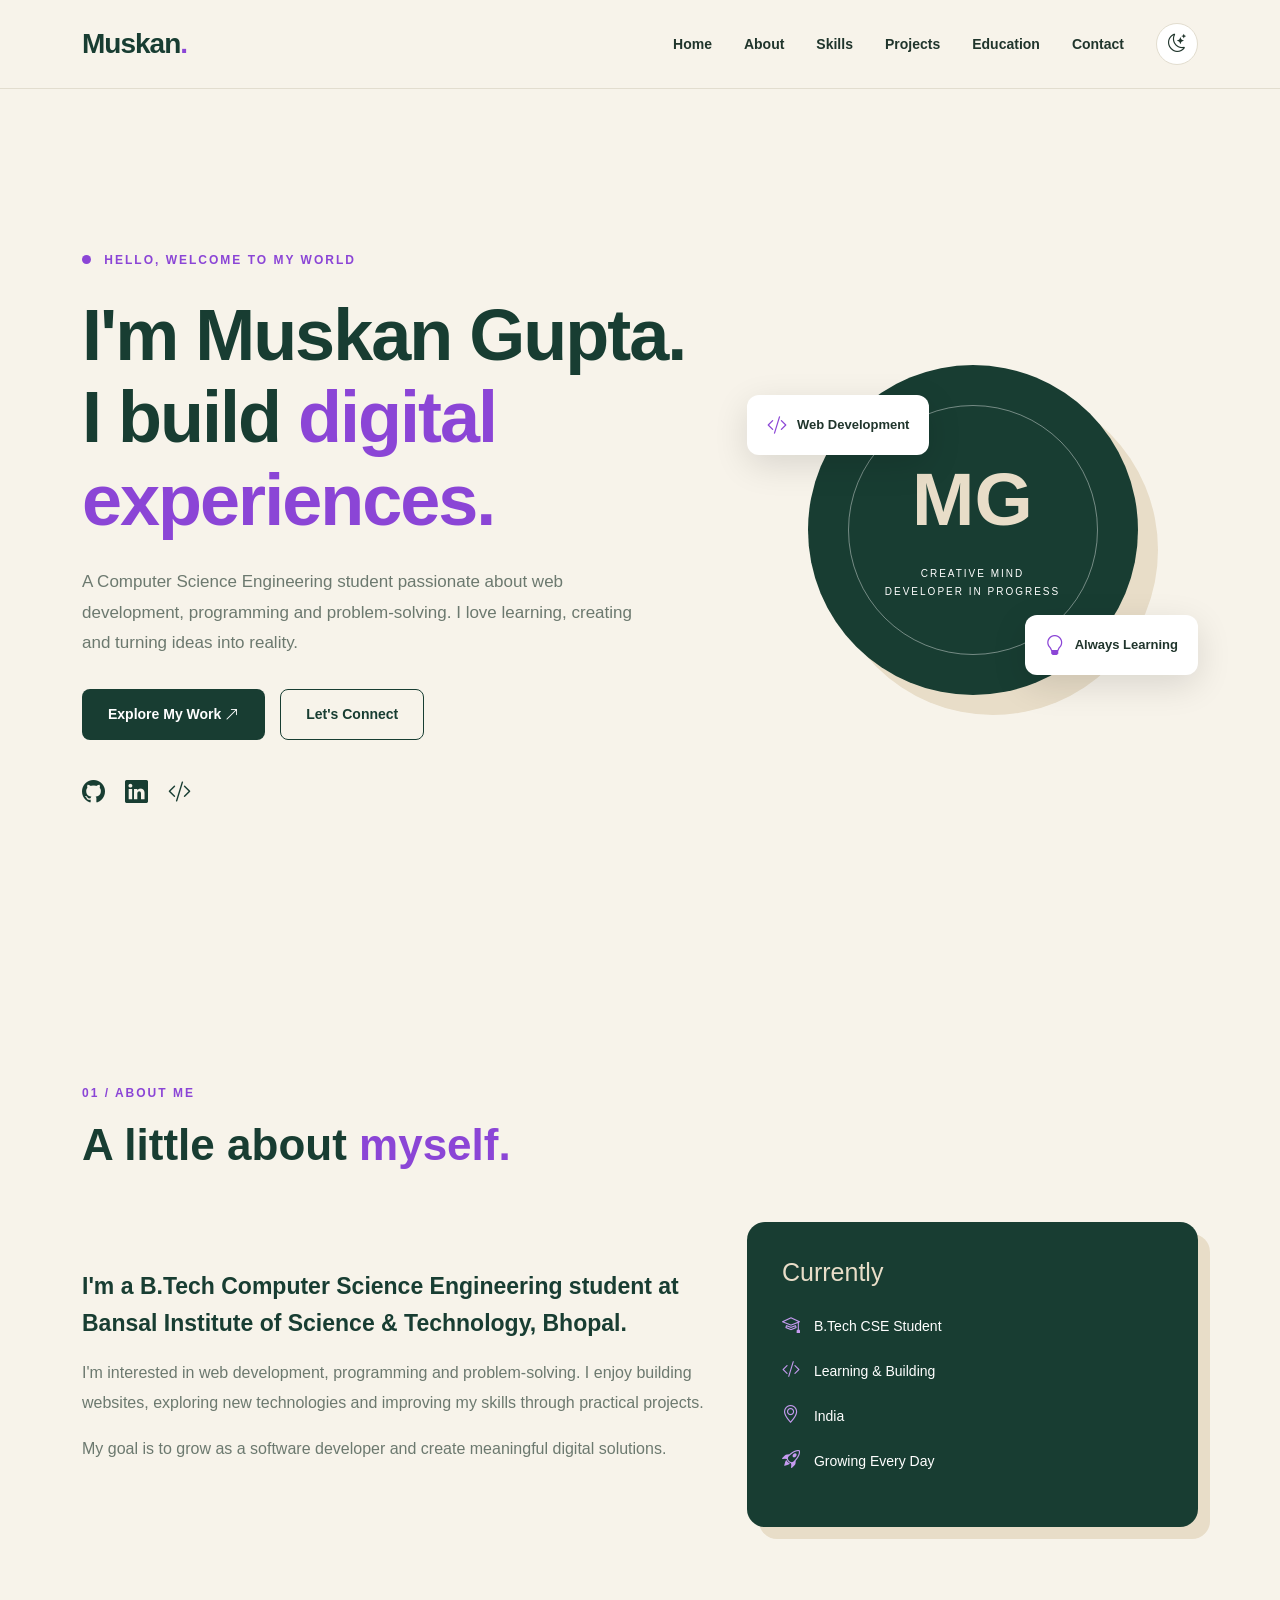
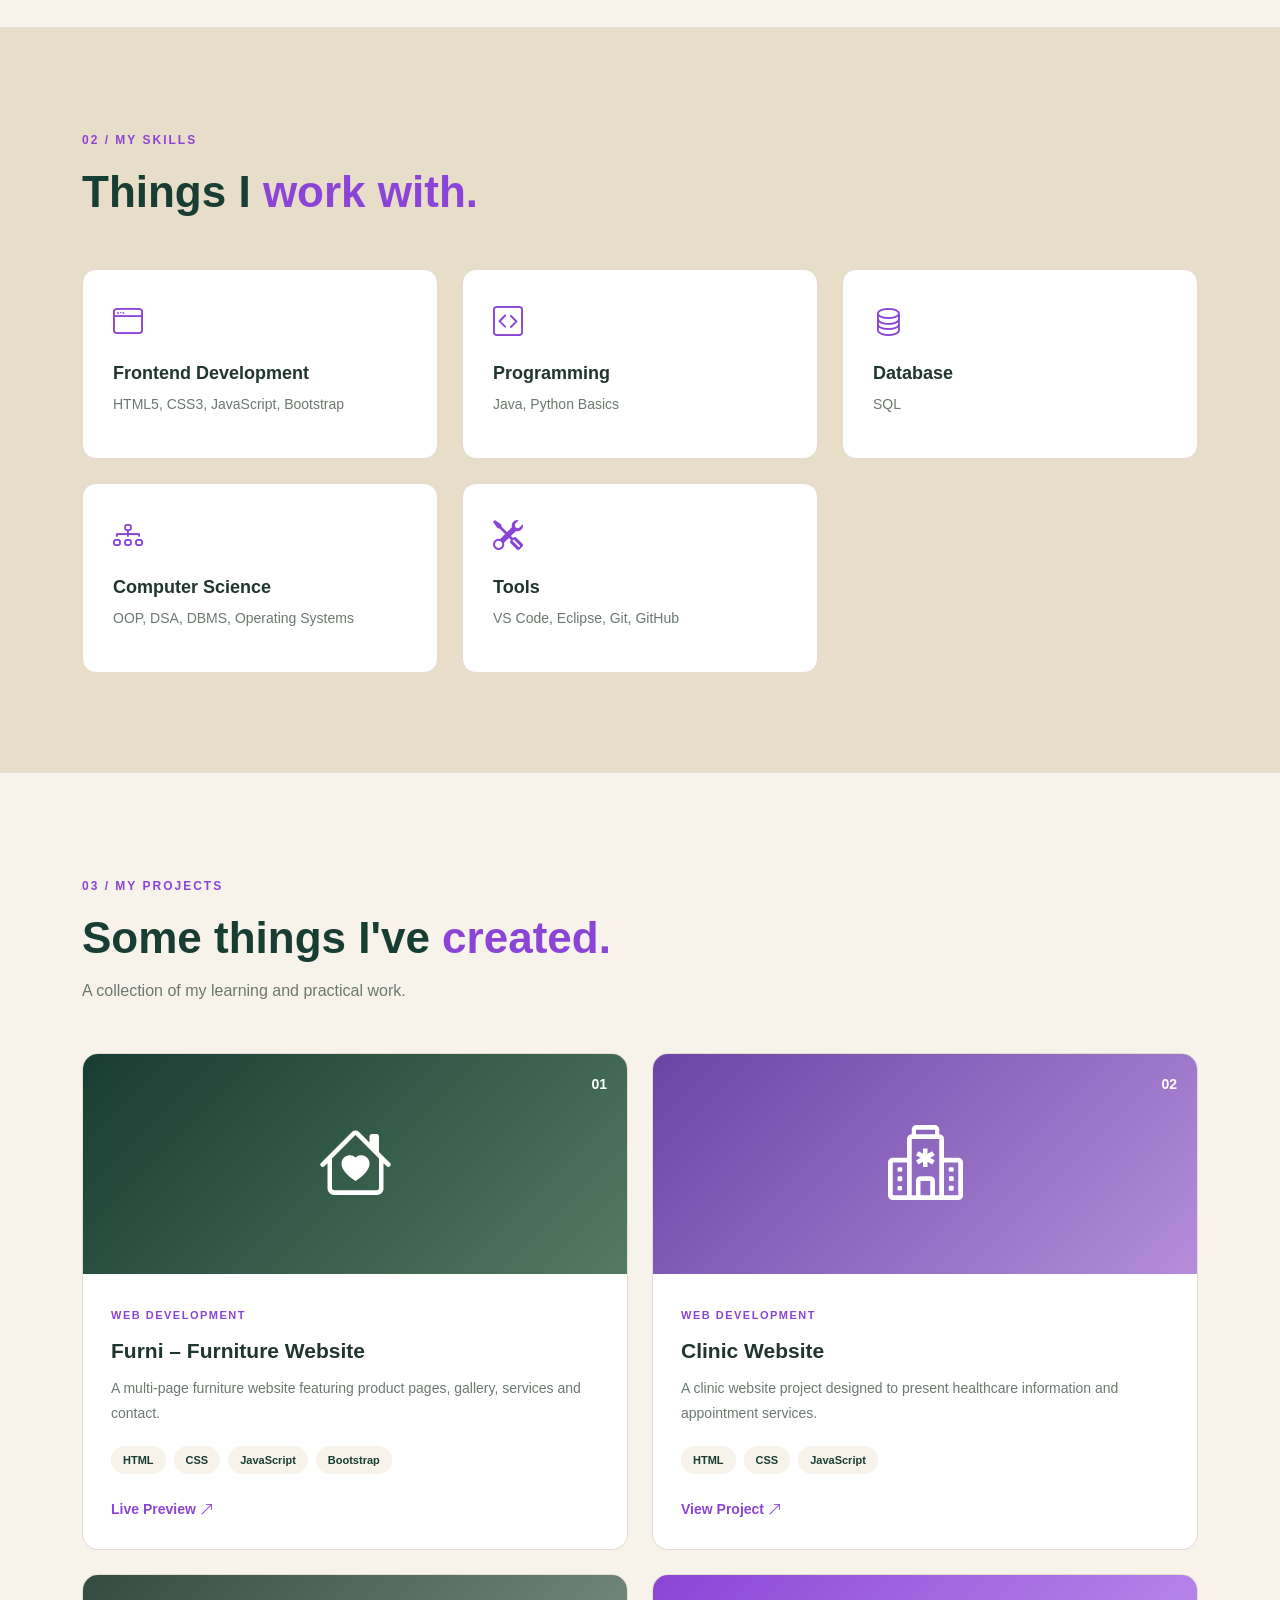
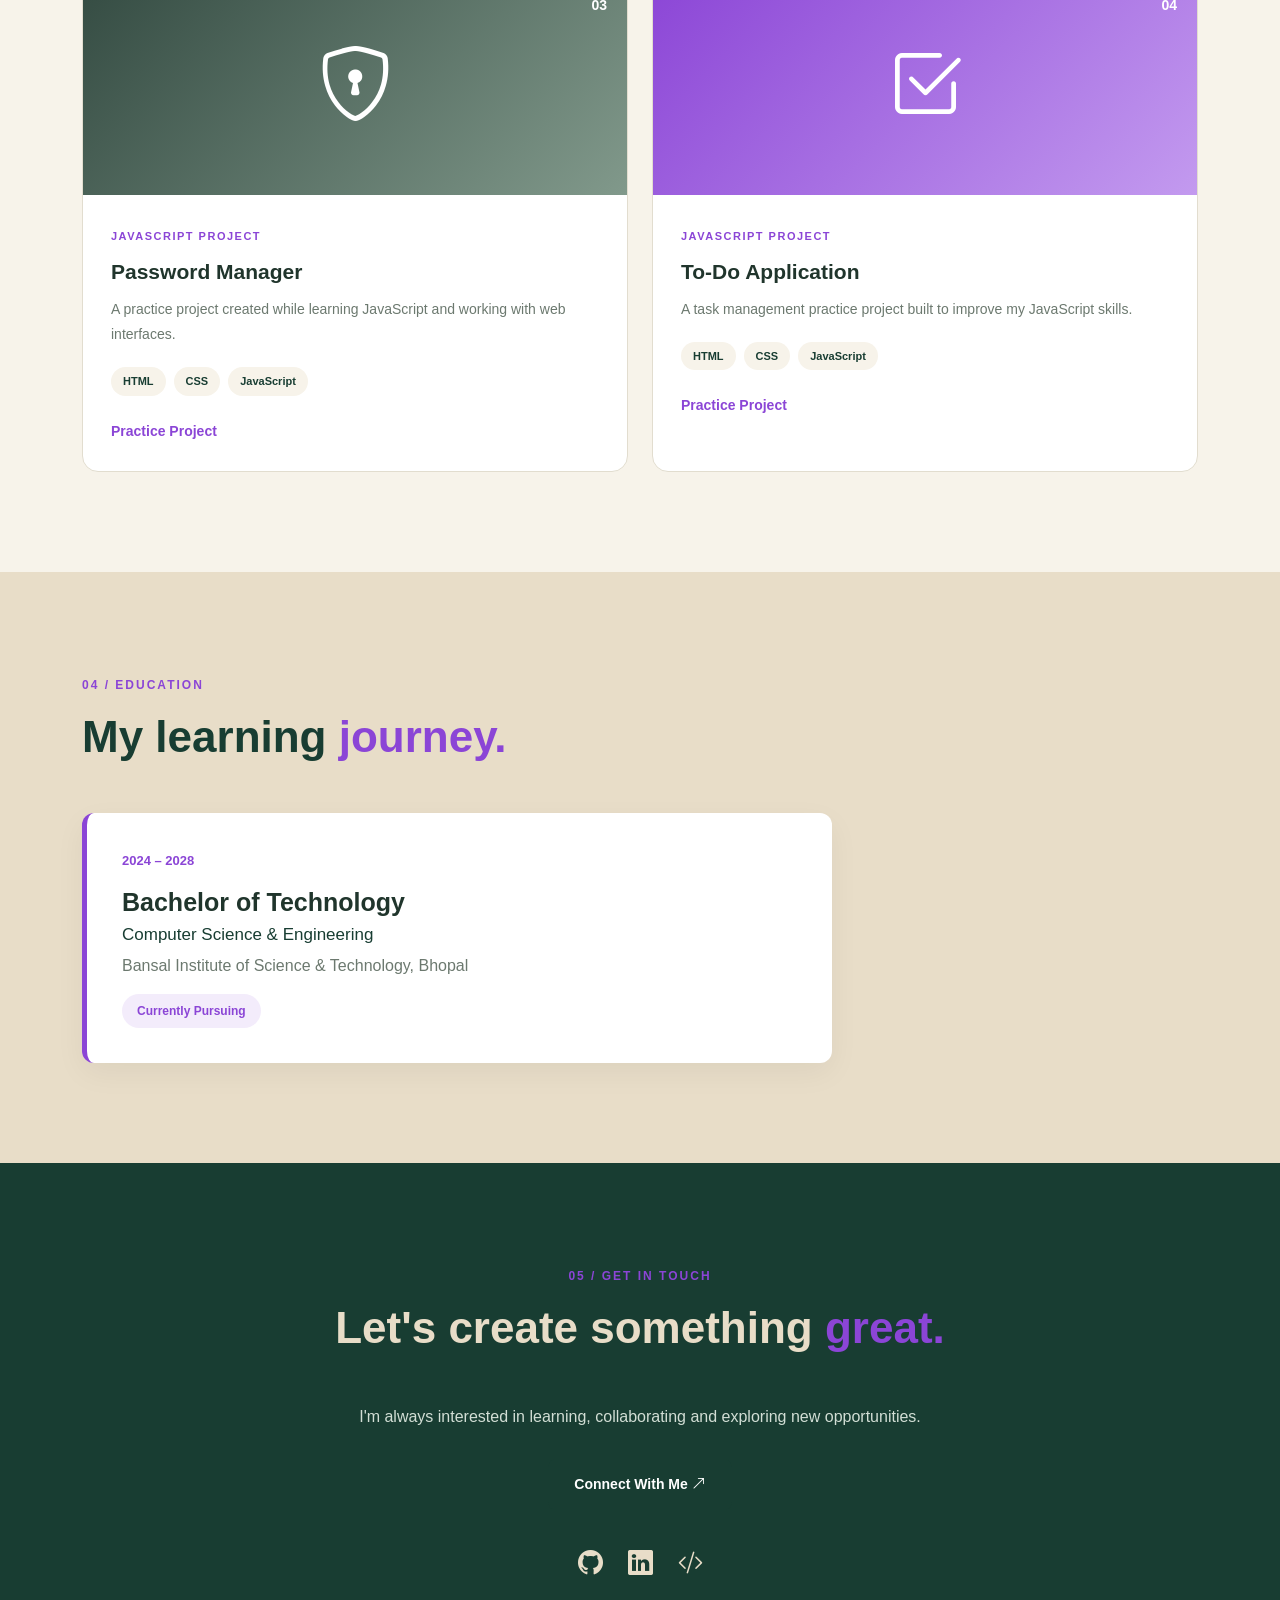
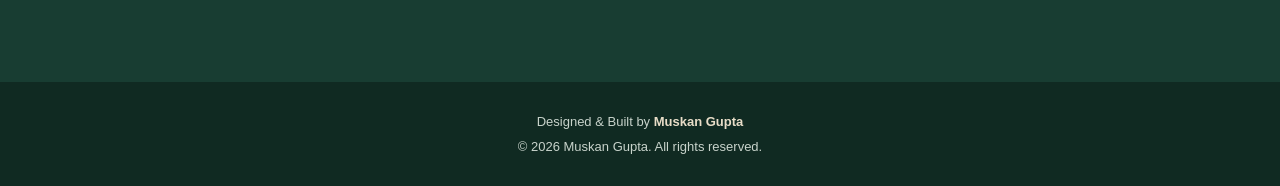
==== Projects/Portfolio/index.html @ eac92995 "text" ====
<!doctype html>
<html lang="en">
  <head>
    <meta charset="UTF-8" />
    <meta name="viewport" content="width=device-width, initial-scale=1.0" />

    <title>Muskan Gupta | Portfolio</title>

    <!-- Bootstrap CSS -->
    <link
      href="https://cdn.jsdelivr.net/npm/bootstrap@5.3.3/dist/css/bootstrap.min.css"
      rel="stylesheet"
    />

    <!-- Bootstrap Icons -->
    <link
      href="https://cdn.jsdelivr.net/npm/bootstrap-icons@1.11.3/font/bootstrap-icons.min.css"
      rel="stylesheet"
    />

    <!-- CSS -->
    <link rel="stylesheet" href="css/style.css" />
  </head>
  <body>
    <!-- Navbar -->
    <nav class="navbar navbar-expand-lg fixed-top">
      <div class="container">
        <a class="navbar-brand" href="#home"> Muskan<span>.</span> </a>

        <button
          class="navbar-toggler"
          type="button"
          data-bs-toggle="collapse"
          data-bs-target="#navbarNav"
        >
          <span class="navbar-toggler-icon"></span>
        </button>

        <div class="collapse navbar-collapse" id="navbarNav">
          <ul class="navbar-nav ms-auto align-items-lg-center">
            <li class="nav-item">
              <a class="nav-link" href="#home">Home</a>
            </li>

            <li class="nav-item">
              <a class="nav-link" href="#about">About</a>
            </li>

            <li class="nav-item">
              <a class="nav-link" href="#skills">Skills</a>
            </li>

            <li class="nav-item">
              <a class="nav-link" href="#projects">Projects</a>
            </li>

            <li class="nav-item">
              <a class="nav-link" href="#education">Education</a>
            </li>

            <li class="nav-item">
              <a class="nav-link" href="#contact">Contact</a>
            </li>

            <li class="nav-item ms-lg-3">
              <button
                class="theme-toggle"
                id="themeToggle"
                aria-label="Toggle dark mode"
              >
                <i class="bi bi-moon-stars"></i>
              </button>
            </li>
          </ul>
        </div>
      </div>
    </nav>

    <!-- Hero Section -->
    <section class="hero-section" id="home">
      <div class="container">
        <div class="row align-items-center min-vh-100">
          <div class="col-lg-7">
            <p class="hero-tag"><span></span> HELLO, WELCOME TO MY WORLD</p>

            <h1>
              I'm Muskan Gupta.
              <br />
              I build <span>digital experiences.</span>
            </h1>

            <p class="hero-description">
              A Computer Science Engineering student passionate about web
              development, programming and problem-solving. I love learning,
              creating and turning ideas into reality.
            </p>

            <div class="hero-buttons">
              <a href="#projects" class="btn btn-primary-custom">
                Explore My Work
                <i class="bi bi-arrow-up-right"></i>
              </a>

              <a href="#contact" class="btn btn-outline-custom">
                Let's Connect
              </a>
            </div>

            <div class="social-links">
              <a
                href="https://github.com/Muskan7525"
                target="_blank"
                aria-label="GitHub"
              >
                <i class="bi bi-github"></i>
              </a>

              <a
                href="https://www.linkedin.com/in/muskangupta/"
                target="_blank"
                aria-label="LinkedIn"
              >
                <i class="bi bi-linkedin"></i>
              </a>

              <a
                href="https://leetcode.com/u/muskan7525/"
                target="_blank"
                aria-label="LeetCode"
              >
                <i class="bi bi-code-slash"></i>
              </a>
            </div>
          </div>

          <div class="col-lg-5">
            <div class="hero-visual">
              <div class="visual-circle">
                <div class="circle-inner">
                  <span>MG</span>
                  <p>CREATIVE MIND<br />DEVELOPER IN PROGRESS</p>
                </div>
              </div>

              <div class="floating-card card-one">
                <i class="bi bi-code-slash"></i>
                <span>Web Development</span>
              </div>

              <div class="floating-card card-two">
                <i class="bi bi-lightbulb"></i>
                <span>Always Learning</span>
              </div>
            </div>
          </div>
        </div>
      </div>
    </section>

    <!-- About Section -->
    <section class="section-padding" id="about">
      <div class="container">
        <div class="section-heading">
          <span>01 / ABOUT ME</span>
          <h2>A little about <span>myself.</span></h2>
        </div>

        <div class="row align-items-center">
          <div class="col-lg-7">
            <p class="about-text">
              I'm a B.Tech Computer Science Engineering student at Bansal
              Institute of Science & Technology, Bhopal.
            </p>

            <p>
              I'm interested in web development, programming and
              problem-solving. I enjoy building websites, exploring new
              technologies and improving my skills through practical projects.
            </p>

            <p>
              My goal is to grow as a software developer and create meaningful
              digital solutions.
            </p>
          </div>

          <div class="col-lg-5">
            <div class="about-card">
              <h3>Currently</h3>
              <p><i class="bi bi-mortarboard"></i> B.Tech CSE Student</p>
              <p><i class="bi bi-code-slash"></i> Learning & Building</p>
              <p><i class="bi bi-geo-alt"></i> India</p>
              <p><i class="bi bi-rocket-takeoff"></i> Growing Every Day</p>
            </div>
          </div>
        </div>
      </div>
    </section>

    <!-- Skills Section -->
    <section class="section-padding skills-section" id="skills">
      <div class="container">
        <div class="section-heading">
          <span>02 / MY SKILLS</span>
          <h2>Things I <span>work with.</span></h2>
        </div>

        <div class="row g-4">
          <div class="col-md-6 col-lg-4">
            <div class="skill-card">
              <i class="bi bi-window"></i>
              <h4>Frontend Development</h4>
              <p>HTML5, CSS3, JavaScript, Bootstrap</p>
            </div>
          </div>

          <div class="col-md-6 col-lg-4">
            <div class="skill-card">
              <i class="bi bi-code-square"></i>
              <h4>Programming</h4>
              <p>Java, Python Basics</p>
            </div>
          </div>

          <div class="col-md-6 col-lg-4">
            <div class="skill-card">
              <i class="bi bi-database"></i>
              <h4>Database</h4>
              <p>SQL</p>
            </div>
          </div>

          <div class="col-md-6 col-lg-4">
            <div class="skill-card">
              <i class="bi bi-diagram-3"></i>
              <h4>Computer Science</h4>
              <p>OOP, DSA, DBMS, Operating Systems</p>
            </div>
          </div>

          <div class="col-md-6 col-lg-4">
            <div class="skill-card">
              <i class="bi bi-tools"></i>
              <h4>Tools</h4>
              <p>VS Code, Eclipse, Git, GitHub</p>
            </div>
          </div>
        </div>
      </div>
    </section>

    <!-- Projects Section -->
    <section class="section-padding" id="projects">
      <div class="container">
        <div class="section-heading">
          <span>03 / MY PROJECTS</span>
          <h2>Some things I've <span>created.</span></h2>
          <p>A collection of my learning and practical work.</p>
        </div>

        <div class="row g-4">
          <!-- Furni Project -->
          <div class="col-md-6">
            <div class="project-card">
              <div class="project-image furni-image">
                <i class="bi bi-house-heart"></i>
                <span>01</span>
              </div>

              <div class="project-content">
                <span class="project-category">WEB DEVELOPMENT</span>

                <h3>Furni – Furniture Website</h3>

                <p>
                  A multi-page furniture website featuring product pages,
                  gallery, services and contact.
                </p>

                <div class="project-tags">
                  <span>HTML</span>
                  <span>CSS</span>
                  <span>JavaScript</span>
                  <span>Bootstrap</span>
                </div>

                <a
                  href="https://gorgeous-sunshine-4aadd0.netlify.app"
                  target="_blank"
                  class="project-link"
                >
                  Live Preview <i class="bi bi-arrow-up-right"></i>
                </a>
              </div>
            </div>
          </div>

          <!-- Clinic Project -->
          <div class="col-md-6">
            <div class="project-card">
              <div class="project-image clinic-image">
                <i class="bi bi-hospital"></i>
                <span>02</span>
              </div>

              <div class="project-content">
                <span class="project-category">WEB DEVELOPMENT</span>

                <h3>Clinic Website</h3>

                <p>
                  A clinic website project designed to present healthcare
                  information and appointment services.
                </p>

                <div class="project-tags">
                  <span>HTML</span>
                  <span>CSS</span>
                  <span>JavaScript</span>
                </div>

                <a
                  href="https://github.com/MuskanGupta5738/clinic-website"
                  target="_blank"
                  class="project-link"
                >
                  View Project <i class="bi bi-arrow-up-right"></i>
                </a>
              </div>
            </div>
          </div>

          <!-- Password Manager -->
          <div class="col-md-6">
            <div class="project-card">
              <div class="project-image password-image">
                <i class="bi bi-shield-lock"></i>
                <span>03</span>
              </div>

              <div class="project-content">
                <span class="project-category">JAVASCRIPT PROJECT</span>

                <h3>Password Manager</h3>

                <p>
                  A practice project created while learning JavaScript and
                  working with web interfaces.
                </p>

                <div class="project-tags">
                  <span>HTML</span>
                  <span>CSS</span>
                  <span>JavaScript</span>
                </div>

                <span class="project-link">Practice Project</span>
              </div>
            </div>
          </div>

          <!-- To Do Application -->
          <div class="col-md-6">
            <div class="project-card">
              <div class="project-image todo-image">
                <i class="bi bi-check2-square"></i>
                <span>04</span>
              </div>

              <div class="project-content">
                <span class="project-category">JAVASCRIPT PROJECT</span>

                <h3>To-Do Application</h3>

                <p>
                  A task management practice project built to improve my
                  JavaScript skills.
                </p>

                <div class="project-tags">
                  <span>HTML</span>
                  <span>CSS</span>
                  <span>JavaScript</span>
                </div>

                <span class="project-link">Practice Project</span>
              </div>
            </div>
          </div>
        </div>
      </div>
    </section>

    <!-- Education Section -->
    <section class="section-padding education-section" id="education">
      <div class="container">
        <div class="section-heading">
          <span>04 / EDUCATION</span>
          <h2>My learning <span>journey.</span></h2>
        </div>

        <div class="education-card">
          <span class="education-year">2024 – 2028</span>

          <h3>Bachelor of Technology</h3>

          <h4>Computer Science & Engineering</h4>

          <p>Bansal Institute of Science & Technology, Bhopal</p>

          <span class="education-status">Currently Pursuing</span>
        </div>
      </div>
    </section>

    <!-- Contact Section -->
    <section class="section-padding contact-section" id="contact">
      <div class="container text-center">
        <div class="section-heading">
          <span>05 / GET IN TOUCH</span>
          <h2>Let's create something <span>great.</span></h2>
        </div>

        <p>
          I'm always interested in learning, collaborating and exploring new
          opportunities.
        </p>

        <a
          href="https://www.linkedin.com/in/muskangupta/"
          target="_blank"
          class="btn btn-primary-custom"
        >
          Connect With Me
          <i class="bi bi-arrow-up-right"></i>
        </a>

        <div class="contact-socials">
          <a href="https://github.com/Muskan7525" target="_blank">
            <i class="bi bi-github"></i>
          </a>

          <a href="https://www.linkedin.com/in/muskangupta/" target="_blank">
            <i class="bi bi-linkedin"></i>
          </a>

          <a href="https://leetcode.com/u/muskan7525/" target="_blank">
            <i class="bi bi-code-slash"></i>
          </a>
        </div>
      </div>
    </section>

    <!-- Footer -->
    <footer class="footer">
      <div class="container">
        <p>Designed & Built by <strong>Muskan Gupta</strong></p>

        <p>© 2026 Muskan Gupta. All rights reserved.</p>
      </div>
    </footer>


    <script src="https://cdn.jsdelivr.net/npm/bootstrap@5.3.3/dist/js/bootstrap.bundle.min.js"></script>
    <script src="js/script.js"></script>
  </body>
</html>
---- Projects/Portfolio/css/style.css ----
:root {
  --forest: #183d32;
  --forest-light: #285747;
  --beige: #e8ddc8;
  --purple: #8b45d6;
  --purple-light: #a66ce5;

  --background: #f7f3ea;
  --surface: #ffffff;
  --text: #20352c;
  --muted: #6c796f;
  --border: #e2ddcf;

  --transition: all 0.3s ease;
}

body.dark-mode {
  --background: #101b17;
  --surface: #1b2a23;
  --text: #f2ebdd;
  --muted: #b5c0b8;
  --border: #35473d;
}

* {
  margin: 0;
  padding: 0;
  box-sizing: border-box;
}

html {
  scroll-behavior: smooth;
  scroll-padding-top: 85px;
}

body {
  font-family: "Segoe UI", sans-serif;
  background: var(--background);
  color: var(--text);
  overflow-x: hidden;
  transition: var(--transition);
}

a {
  text-decoration: none;
}

.section-padding {
  padding: 100px 0;
}

.navbar {
  background: var(--background);
  padding: 18px 0;
  border-bottom: 1px solid var(--border);
  transition: var(--transition);
}

.navbar-brand {
  color: var(--forest);
  font-size: 28px;
  font-weight: 800;
  letter-spacing: -1px;
}

body.dark-mode .navbar-brand {
  color: var(--beige);
}

.navbar-brand span {
  color: var(--purple);
}

.nav-link {
  color: var(--text);
  font-size: 14px;
  font-weight: 600;
  margin: 0 8px;
  transition: var(--transition);
}

.nav-link:hover {
  color: var(--purple);
}

.theme-toggle {
  width: 42px;
  height: 42px;
  border: 1px solid var(--border);
  border-radius: 50%;
  background: var(--surface);
  color: var(--text);
  font-size: 18px;
  transition: var(--transition);
}

.theme-toggle:hover {
  background: var(--purple);
  color: white;
}

.navbar-toggler {
  border: 1px solid var(--border);
}

.navbar-toggler:focus {
  box-shadow: none;
}

.hero-section {
  background: var(--background);
  min-height: 100vh;
  padding-top: 80px;
  position: relative;
  overflow: hidden;
}

.hero-tag {
  color: var(--purple);
  font-size: 12px;
  font-weight: 800;
  letter-spacing: 2px;
  margin-bottom: 25px;
}

.hero-tag span {
  display: inline-block;
  height: 9px;
  width: 9px;
  background: var(--purple);
  border-radius: 50%;
  margin-right: 8px;
}

.hero-section h1 {
  color: var(--forest);
  font-size: clamp(42px, 6vw, 72px);
  font-weight: 800;
  line-height: 1.15;
  letter-spacing: -2px;
  margin-bottom: 25px;
}

body.dark-mode .hero-section h1 {
  color: var(--beige);
}

.hero-section h1 span {
  color: var(--purple);
}

.hero-description {
  max-width: 570px;
  color: var(--muted);
  font-size: 17px;
  line-height: 1.8;
  margin-bottom: 30px;
}

.hero-buttons {
  display: flex;
  flex-wrap: wrap;
  gap: 15px;
}

.btn-primary-custom {
  background: var(--forest);
  color: white;
  padding: 14px 25px;
  border-radius: 8px;
  font-size: 14px;
  font-weight: 600;
  transition: var(--transition);
}

.btn-primary-custom:hover {
  background: var(--purple);
  color: white;
  transform: translateY(-3px);
}

.btn-outline-custom {
  border: 1px solid var(--forest);
  color: var(--forest);
  padding: 14px 25px;
  border-radius: 8px;
  font-size: 14px;
  font-weight: 600;
  transition: var(--transition);
}

body.dark-mode .btn-outline-custom {
  border-color: var(--beige);
  color: var(--beige);
}

.btn-outline-custom:hover {
  background: var(--purple);
  border-color: var(--purple);
  color: white;
}

.social-links {
  display: flex;
  gap: 20px;
  margin-top: 35px;
}

.social-links a {
  color: var(--forest);
  font-size: 23px;
  transition: var(--transition);
}

body.dark-mode .social-links a {
  color: var(--beige);
}

.social-links a:hover {
  color: var(--purple);
  transform: translateY(-4px);
}

.hero-visual {
  min-height: 450px;
  display: flex;
  align-items: center;
  justify-content: center;
  position: relative;
}

.visual-circle {
  width: 330px;
  height: 330px;
  border-radius: 50%;
  background: var(--forest);
  display: flex;
  align-items: center;
  justify-content: center;
  box-shadow: 20px 20px 0 var(--beige);
  animation: float 4s ease-in-out infinite;
}

.circle-inner {
  width: 250px;
  height: 250px;
  border: 1px solid rgba(255, 255, 255, 0.4);
  border-radius: 50%;
  display: flex;
  flex-direction: column;
  align-items: center;
  justify-content: center;
  color: white;
}

.circle-inner span {
  font-size: 75px;
  font-weight: 800;
  color: var(--beige);
}

.circle-inner p {
  font-size: 10px;
  text-align: center;
  letter-spacing: 2px;
  line-height: 1.8;
  margin-top: 10px;
}

.floating-card {
  position: absolute;
  background: var(--surface);
  padding: 15px 20px;
  border-radius: 12px;
  box-shadow: 0 10px 35px rgba(0, 0, 0, 0.12);
  color: var(--text);
  font-size: 13px;
  font-weight: 700;
  display: flex;
  align-items: center;
  gap: 10px;
}

.floating-card i {
  color: var(--purple);
  font-size: 20px;
}

.card-one {
  top: 90px;
  left: 0;
}

.card-two {
  bottom: 80px;
  right: 0;
}

@keyframes float {
  0%,
  100% {
    transform: translateY(0);
  }

  50% {
    transform: translateY(-15px);
  }
}

.section-heading {
  margin-bottom: 50px;
}

.section-heading > span {
  color: var(--purple);
  font-size: 12px;
  font-weight: 800;
  letter-spacing: 2px;
}

.section-heading h2 {
  color: var(--forest);
  font-size: clamp(30px, 4vw, 44px);
  font-weight: 800;
  margin-top: 15px;
  margin-bottom: 15px;
}

body.dark-mode .section-heading h2 {
  color: var(--beige);
}

.section-heading h2 span {
  color: var(--purple);
}

.section-heading p {
  color: var(--muted);
}

.about-text {
  color: var(--forest);
  font-size: 23px;
  font-weight: 700;
  line-height: 1.6;
}

body.dark-mode .about-text {
  color: var(--beige);
}

#about .col-lg-7 p:not(.about-text) {
  color: var(--muted);
  line-height: 1.9;
}

.about-card {
  background: var(--forest);
  padding: 35px;
  border-radius: 18px;
  color: white;
  box-shadow: 12px 12px 0 var(--beige);
}

.about-card h3 {
  color: var(--beige);
  font-size: 25px;
  margin-bottom: 25px;
}

.about-card p {
  font-size: 14px;
  margin-bottom: 18px;
}

.about-card i {
  color: #c69bf1;
  margin-right: 10px;
  font-size: 18px;
}

.skills-section {
  background: var(--beige);
}

body.dark-mode .skills-section {
  background: #17241e;
}

.skill-card {
  height: 100%;
  min-height: 190px;
  background: var(--surface);
  padding: 30px;
  border-radius: 14px;
  border: 1px solid var(--border);
  transition: var(--transition);
}

.skill-card:hover {
  transform: translateY(-8px);
  border-color: var(--purple);
  box-shadow: 0 12px 30px rgba(139, 69, 214, 0.12);
}

.skill-card i {
  font-size: 30px;
  color: var(--purple);
}

.skill-card h4 {
  color: var(--text);
  font-size: 18px;
  font-weight: 700;
  margin: 18px 0 10px;
}

.skill-card p {
  color: var(--muted);
  font-size: 14px;
  margin: 0;
}

.project-card {
  height: 100%;
  background: var(--surface);
  border-radius: 16px;
  overflow: hidden;
  border: 1px solid var(--border);
  transition: var(--transition);
}

.project-card:hover {
  transform: translateY(-8px);
  box-shadow: 0 15px 35px rgba(0, 0, 0, 0.1);
}

.project-image {
  height: 220px;
  position: relative;
  display: flex;
  align-items: center;
  justify-content: center;
  overflow: hidden;
}

.project-image i {
  font-size: 75px;
  color: white;
  transition: var(--transition);
}

.project-card:hover .project-image i {
  transform: scale(1.15) rotate(-5deg);
}

.project-image span {
  position: absolute;
  right: 20px;
  top: 20px;
  color: white;
  font-size: 14px;
  font-weight: 700;
}

.furni-image {
  background: linear-gradient(135deg, #183d32, #537a62);
}

.clinic-image {
  background: linear-gradient(135deg, #6a45a5, #b58ddb);
}

.password-image {
  background: linear-gradient(135deg, #344b42, #81998b);
}

.todo-image {
  background: linear-gradient(135deg, #8b45d6, #c39aef);
}

.project-content {
  padding: 28px;
}

.project-category {
  color: var(--purple);
  font-size: 11px;
  font-weight: 800;
  letter-spacing: 1.5px;
}

.project-content h3 {
  color: var(--text);
  font-size: 21px;
  font-weight: 800;
  margin: 12px 0;
}

.project-content p {
  color: var(--muted);
  font-size: 14px;
  line-height: 1.8;
}

.project-tags {
  display: flex;
  flex-wrap: wrap;
  gap: 8px;
  margin: 20px 0;
}

.project-tags span {
  background: var(--background);
  color: var(--forest);
  padding: 6px 12px;
  border-radius: 20px;
  font-size: 11px;
  font-weight: 700;
}

body.dark-mode .project-tags span {
  color: var(--beige);
}

.project-link {
  display: inline-block;
  color: var(--purple);
  font-size: 14px;
  font-weight: 700;
  margin-top: 5px;
  transition: var(--transition);
}

.project-link:hover {
  color: var(--forest);
  transform: translateX(5px);
}

.education-section {
  background: var(--beige);
}

body.dark-mode .education-section {
  background: #17241e;
}

.education-card {
  background: var(--surface);
  border-left: 5px solid var(--purple);
  padding: 35px;
  border-radius: 12px;
  max-width: 750px;
  box-shadow: 0 10px 30px rgba(0, 0, 0, 0.05);
}

.education-year {
  color: var(--purple);
  font-size: 13px;
  font-weight: 800;
}

.education-card h3 {
  color: var(--text);
  font-size: 25px;
  font-weight: 800;
  margin-top: 15px;
}

.education-card h4 {
  color: var(--forest);
  font-size: 17px;
}

body.dark-mode .education-card h4 {
  color: var(--beige);
}

.education-card p {
  color: var(--muted);
}

.education-status {
  display: inline-block;
  color: var(--purple);
  background: rgba(139, 69, 214, 0.1);
  padding: 8px 15px;
  border-radius: 20px;
  font-size: 12px;
  font-weight: 700;
}

.contact-section {
  background: var(--forest);
  color: white;
}

.contact-section .section-heading h2 {
  color: var(--beige);
}

.contact-section p {
  color: #d2ded5;
  margin-bottom: 30px;
}

.contact-socials {
  display: flex;
  justify-content: center;
  gap: 25px;
  margin-top: 35px;
}

.contact-socials a {
  color: var(--beige);
  font-size: 25px;
  transition: var(--transition);
}

.contact-socials a:hover {
  color: #c69bf1;
  transform: translateY(-5px);
}

.footer {
  background: #102a22;
  padding: 25px 0;
  text-align: center;
}

.footer p {
  color: #c8d3cb;
  font-size: 13px;
  margin: 5px 0;
}

.footer strong {
  color: var(--beige);
}

@media (max-width: 991px) {
  .navbar-collapse {
    background: var(--background);
    padding: 20px;
    margin-top: 15px;
    border: 1px solid var(--border);
    border-radius: 12px;
  }

  .nav-link {
    padding: 10px 0;
  }

  .theme-toggle {
    margin-top: 10px;
  }

  .hero-section {
    padding-top: 120px;
  }

  .hero-visual {
    margin-top: 50px;
  }
}

@media (max-width: 576px) {
  .section-padding {
    padding: 70px 0;
  }

  .hero-section {
    padding-top: 110px;
  }

  .hero-section h1 {
    letter-spacing: -1px;
  }

  .hero-description {
    font-size: 15px;
  }

  .hero-visual {
    min-height: 350px;
  }

  .visual-circle {
    width: 250px;
    height: 250px;
  }

  .circle-inner {
    width: 190px;
    height: 190px;
  }

  .circle-inner span {
    font-size: 55px;
  }

  .floating-card {
    padding: 10px 12px;
    font-size: 10px;
  }

  .card-one {
    top: 30px;
  }

  .card-two {
    bottom: 25px;
  }

  .about-card {
    margin-top: 25px;
  }

  .project-content {
    padding: 22px;
  }

  .education-card {
    padding: 25px;
  }
}
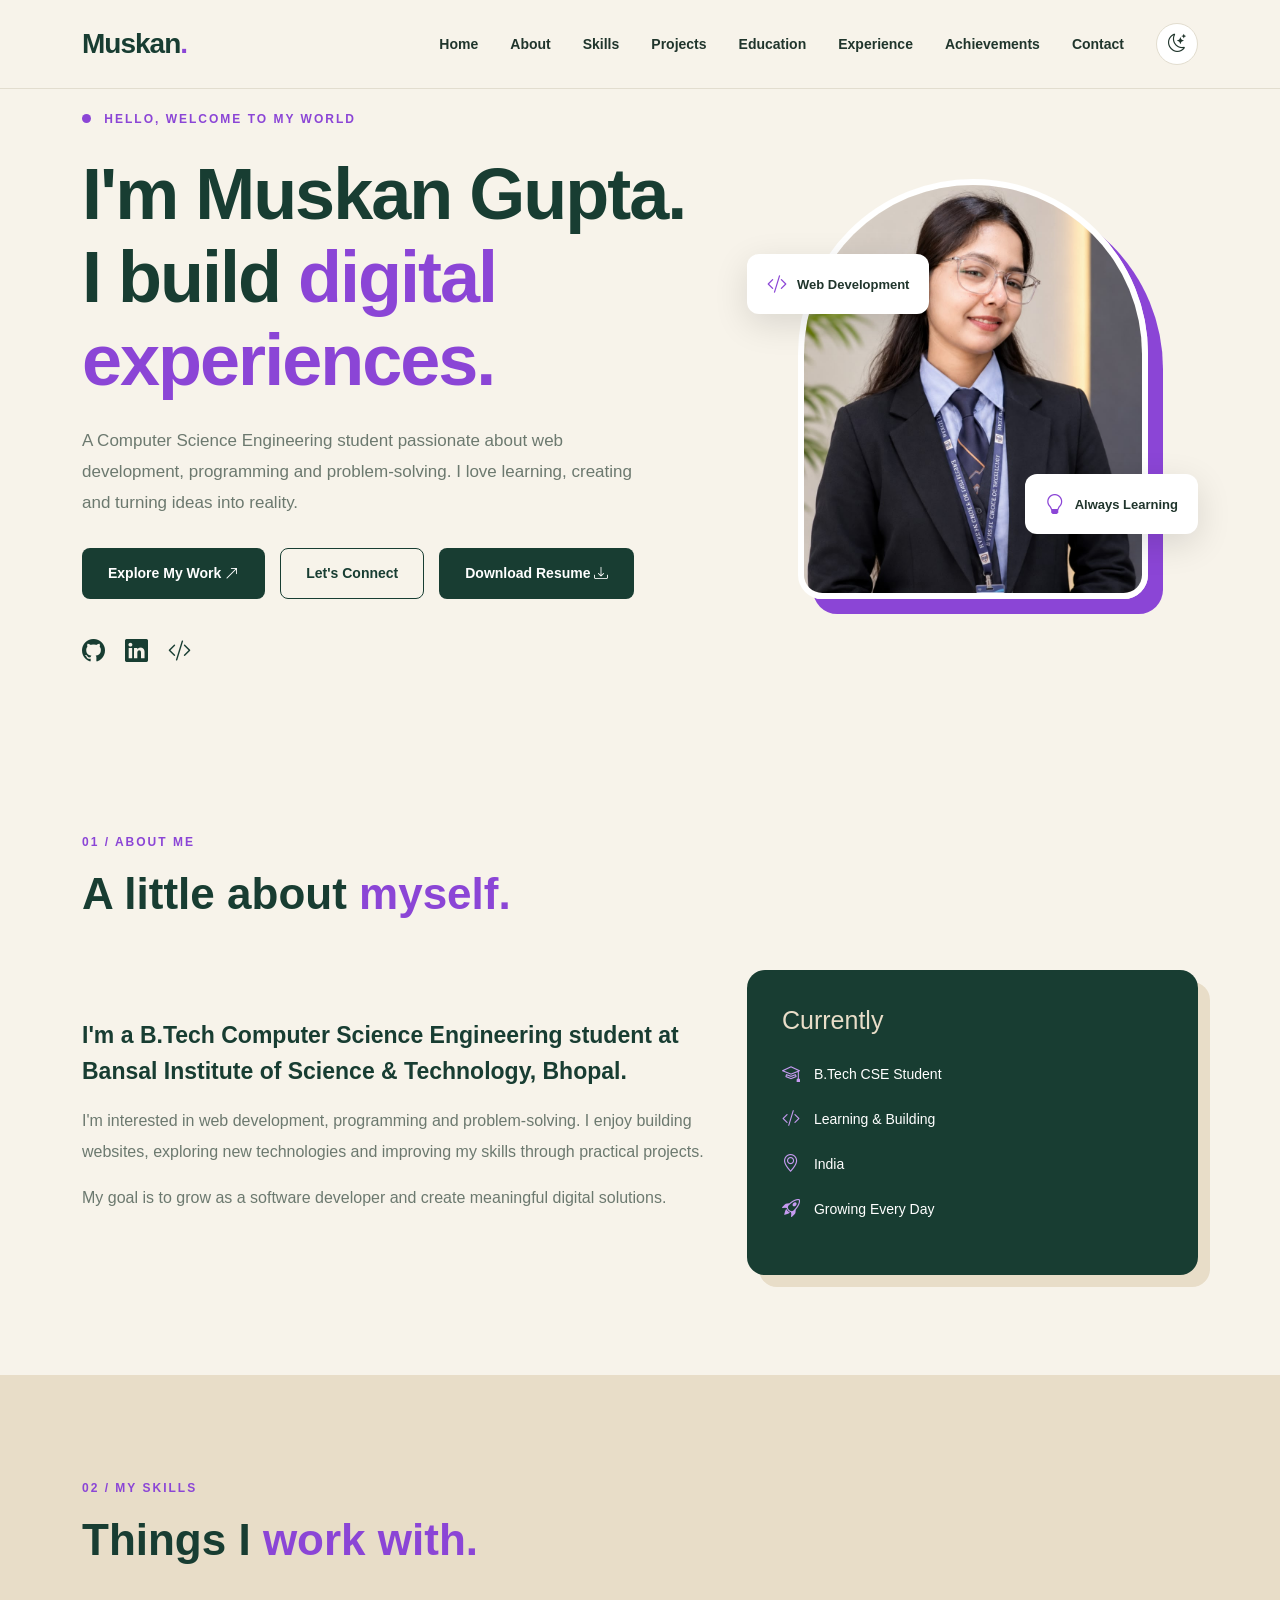
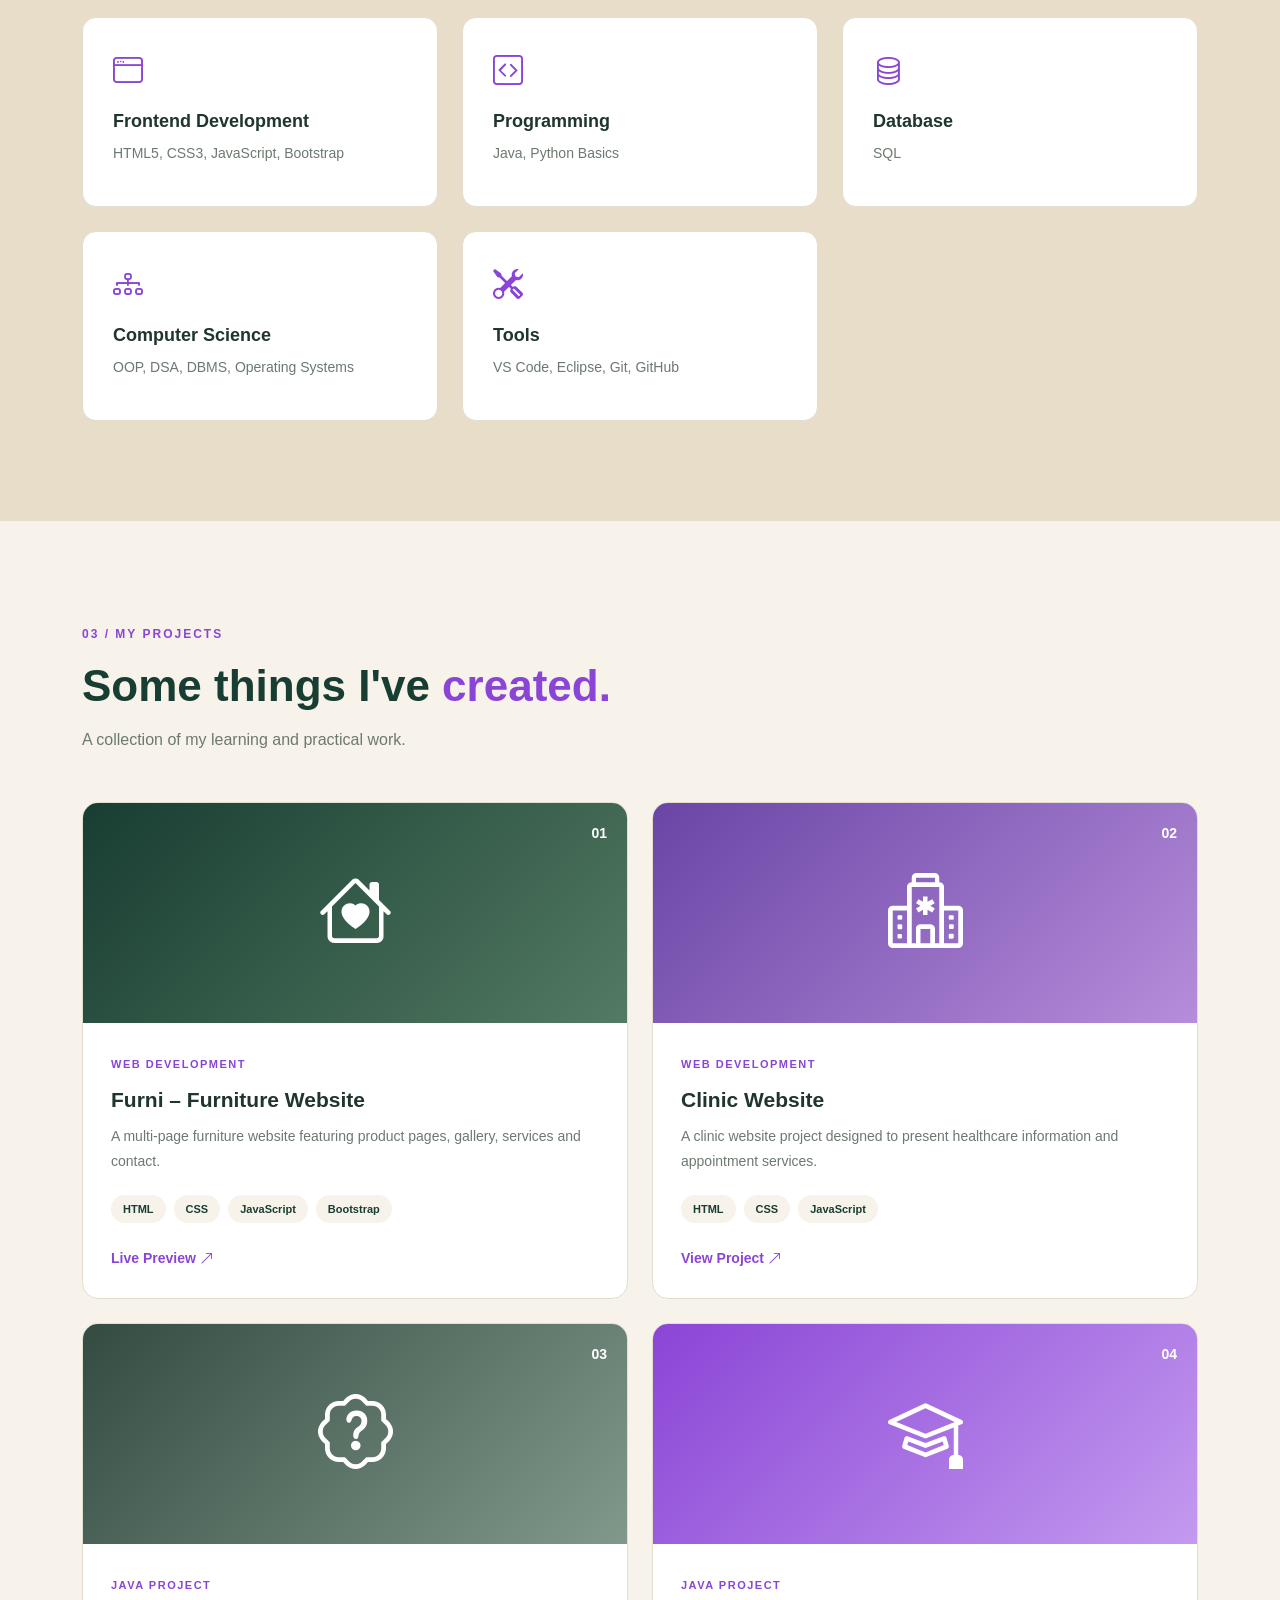
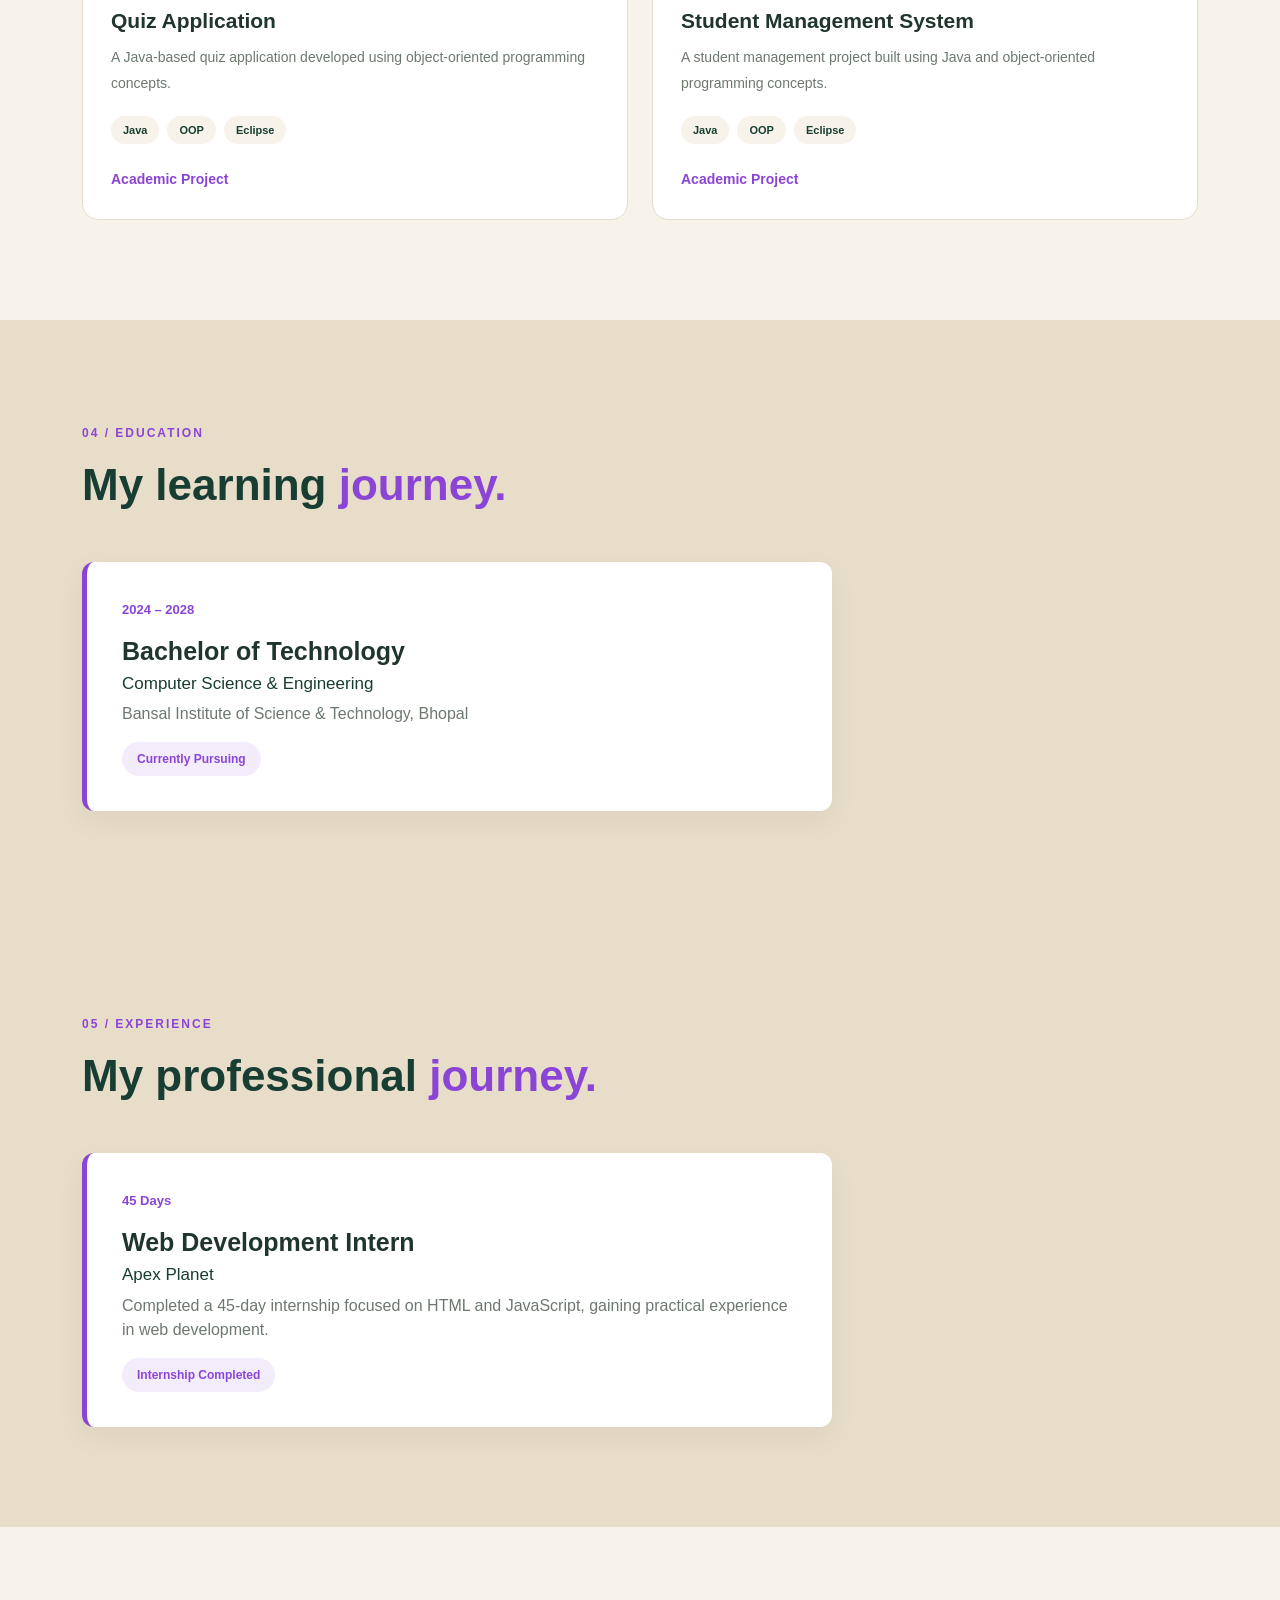
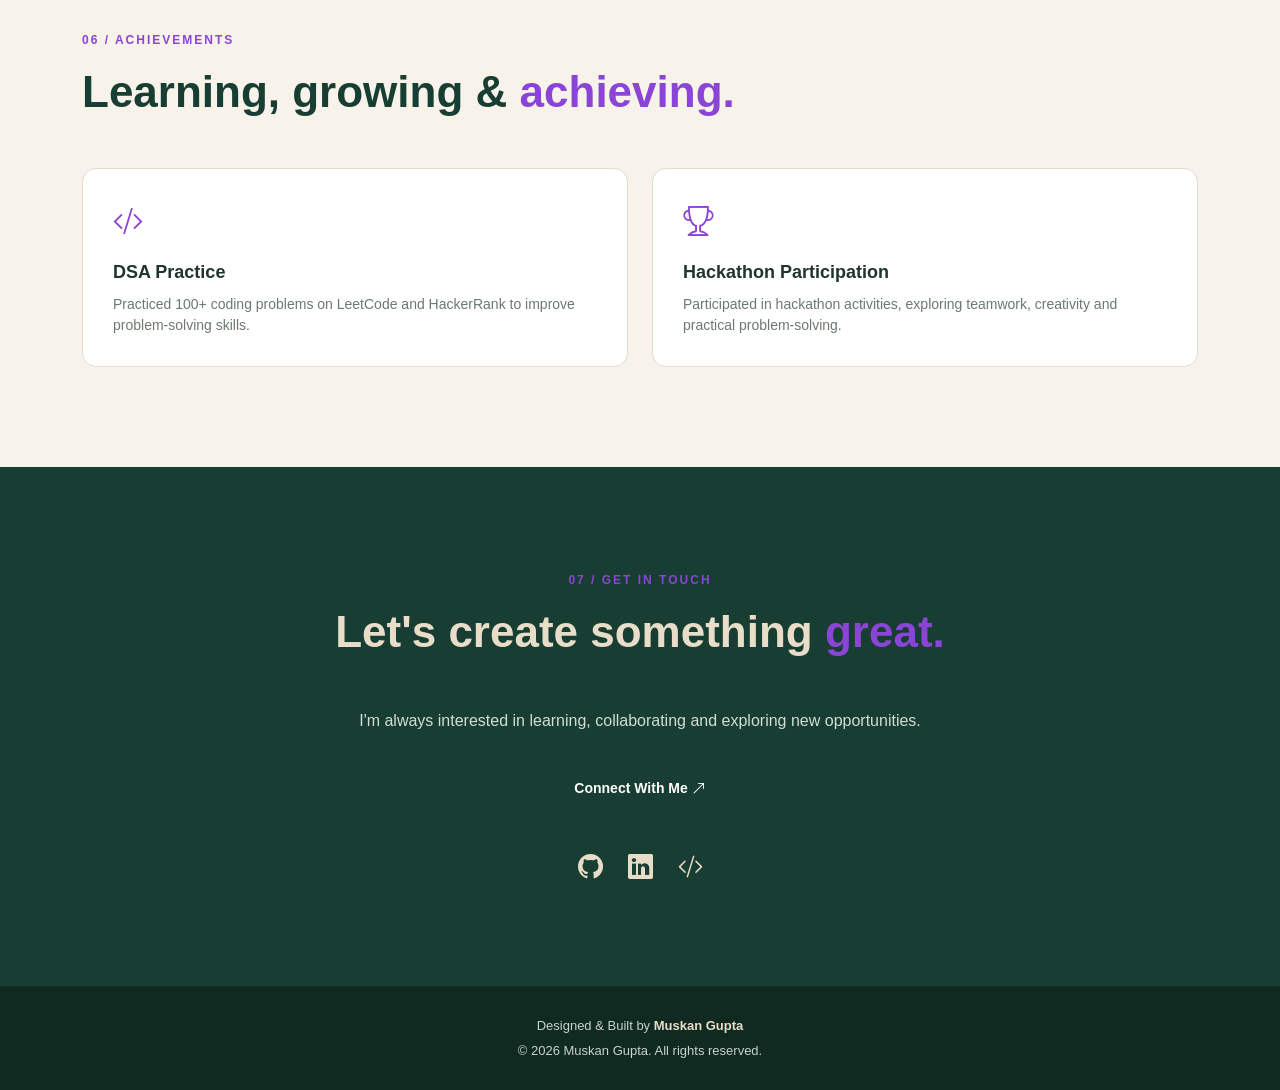
==== commit e496c6cd: "lmsAss" ====
--- a/Projects/Portfolio/index.html
+++ b/Projects/Portfolio/index.html
@@ -57,6 +57,12 @@
             <li class="nav-item">
               <a class="nav-link" href="#education">Education</a>
             </li>
+            <li class="nav-item">
+              <a class="nav-link" href="#experience">Experience</a>
+            </li>
+            <li class="nav-item">
+              <a class="nav-link" href="#achievements">Achievements</a>
+            </li>
 
             <li class="nav-item">
               <a class="nav-link" href="#contact">Contact</a>
@@ -79,7 +85,7 @@
     <!-- Hero Section -->
     <section class="hero-section" id="home">
       <div class="container">
-        <div class="row align-items-center min-vh-100">
+        <div class="row align-items-center">
           <div class="col-lg-7">
             <p class="hero-tag"><span></span> HELLO, WELCOME TO MY WORLD</p>
 
@@ -103,6 +109,15 @@
 
               <a href="#contact" class="btn btn-outline-custom">
                 Let's Connect
+              </a>
+
+              <a
+                href="./assets/Musan_resume-3rd year(1).docx"
+                class="btn btn-primary-custom"
+                target="_blank"
+              >
+                Download Resume
+                <i class="bi bi-download"></i>
               </a>
             </div>
 
@@ -135,11 +150,12 @@
 
           <div class="col-lg-5">
             <div class="hero-visual">
-              <div class="visual-circle">
-                <div class="circle-inner">
-                  <span>MG</span>
-                  <p>CREATIVE MIND<br />DEVELOPER IN PROGRESS</p>
-                </div>
+              <div class="profile-wrapper">
+                <img
+                  src="assets/images/profile.jpg"
+                  alt="Muskan Gupta - Portfolio Profile"
+                  class="profile-photo"
+                />
               </div>
 
               <div class="floating-card card-one">
@@ -331,59 +347,63 @@
           </div>
 
           <!-- Password Manager -->
+
+          <!-- Quiz Application -->
           <div class="col-md-6">
             <div class="project-card">
               <div class="project-image password-image">
-                <i class="bi bi-shield-lock"></i>
+                <i class="bi bi-patch-question"></i>
                 <span>03</span>
               </div>
 
               <div class="project-content">
-                <span class="project-category">JAVASCRIPT PROJECT</span>
-
-                <h3>Password Manager</h3>
+                <span class="project-category">JAVA PROJECT</span>
+
+                <h3>Quiz Application</h3>
 
                 <p>
-                  A practice project created while learning JavaScript and
-                  working with web interfaces.
+                  A Java-based quiz application developed using object-oriented
+                  programming concepts.
                 </p>
 
                 <div class="project-tags">
-                  <span>HTML</span>
-                  <span>CSS</span>
-                  <span>JavaScript</span>
+                  <span>Java</span>
+                  <span>OOP</span>
+                  <span>Eclipse</span>
                 </div>
 
-                <span class="project-link">Practice Project</span>
+                <span class="project-link">Academic Project</span>
               </div>
             </div>
           </div>
 
           <!-- To Do Application -->
+
+          <!-- Student Management System -->
           <div class="col-md-6">
             <div class="project-card">
               <div class="project-image todo-image">
-                <i class="bi bi-check2-square"></i>
+                <i class="bi bi-mortarboard"></i>
                 <span>04</span>
               </div>
 
               <div class="project-content">
-                <span class="project-category">JAVASCRIPT PROJECT</span>
-
-                <h3>To-Do Application</h3>
+                <span class="project-category">JAVA PROJECT</span>
+
+                <h3>Student Management System</h3>
 
                 <p>
-                  A task management practice project built to improve my
-                  JavaScript skills.
+                  A student management project built using Java and
+                  object-oriented programming concepts.
                 </p>
 
                 <div class="project-tags">
-                  <span>HTML</span>
-                  <span>CSS</span>
-                  <span>JavaScript</span>
+                  <span>Java</span>
+                  <span>OOP</span>
+                  <span>Eclipse</span>
                 </div>
 
-                <span class="project-link">Practice Project</span>
+                <span class="project-link">Academic Project</span>
               </div>
             </div>
           </div>
@@ -409,6 +429,69 @@
           <p>Bansal Institute of Science & Technology, Bhopal</p>
 
           <span class="education-status">Currently Pursuing</span>
+        </div>
+      </div>
+    </section>
+
+    <!-- Experience Section -->
+    <section class="section-padding education-section" id="experience">
+      <div class="container">
+        <div class="section-heading">
+          <span>05 / EXPERIENCE</span>
+          <h2>My professional <span>journey.</span></h2>
+        </div>
+
+        <div class="education-card">
+          <span class="education-year">45 Days</span>
+
+          <h3>Web Development Intern</h3>
+
+          <h4>Apex Planet</h4>
+
+          <p>
+            Completed a 45-day internship focused on HTML and JavaScript,
+            gaining practical experience in web development.
+          </p>
+
+          <span class="education-status">Internship Completed</span>
+        </div>
+      </div>
+    </section>
+
+    <!-- Achievements Section -->
+    <section class="section-padding" id="achievements">
+      <div class="container">
+        <div class="section-heading">
+          <span>06 / ACHIEVEMENTS</span>
+          <h2>Learning, growing & <span>achieving.</span></h2>
+        </div>
+
+        <div class="row g-4">
+          <div class="col-md-6">
+            <div class="skill-card">
+              <i class="bi bi-code-slash"></i>
+
+              <h4>DSA Practice</h4>
+
+              <p>
+                Practiced 100+ coding problems on LeetCode and HackerRank to
+                improve problem-solving skills.
+              </p>
+            </div>
+          </div>
+
+          <div class="col-md-6">
+            <div class="skill-card">
+              <i class="bi bi-trophy"></i>
+
+              <h4>Hackathon Participation</h4>
+
+              <p>
+                Participated in hackathon activities, exploring teamwork,
+                creativity and practical problem-solving.
+              </p>
+            </div>
+          </div>
         </div>
       </div>
     </section>
@@ -417,7 +500,7 @@
     <section class="section-padding contact-section" id="contact">
       <div class="container text-center">
         <div class="section-heading">
-          <span>05 / GET IN TOUCH</span>
+          <span>07 / GET IN TOUCH</span>
           <h2>Let's create something <span>great.</span></h2>
         </div>
 
@@ -460,7 +543,6 @@
       </div>
     </footer>
 
-
     <script src="https://cdn.jsdelivr.net/npm/bootstrap@5.3.3/dist/js/bootstrap.bundle.min.js"></script>
     <script src="js/script.js"></script>
   </body>
--- a/Projects/Portfolio/css/style.css
+++ b/Projects/Portfolio/css/style.css
@@ -109,8 +109,8 @@
 
 .hero-section {
   background: var(--background);
-  min-height: 100vh;
-  padding-top: 80px;
+  min-height: auto;
+  padding: 110px 0 60px;
   position: relative;
   overflow: hidden;
 }
@@ -670,7 +670,7 @@
   }
 
   .hero-section {
-    padding-top: 110px;
+    padding: 100px 0 50px;
   }
 
   .hero-section h1 {
@@ -724,3 +724,29 @@
     padding: 25px;
   }
 }
+
+.profile-wrapper {
+  width: 350px;
+  height: 420px;
+  border-radius: 180px 180px 25px 25px;
+  overflow: hidden;
+  border: 6px solid var(--surface);
+  box-shadow: 15px 15px 0 var(--purple);
+  position: relative;
+  animation: float 4s ease-in-out infinite;
+}
+
+.profile-photo {
+  width: 100%;
+  height: 100%;
+  object-fit: cover;
+  object-position: center 25%;
+  display: block;
+}
+
+@media (max-width: 576px) {
+  .profile-wrapper {
+    width: 270px;
+    height: 330px;
+  }
+}
